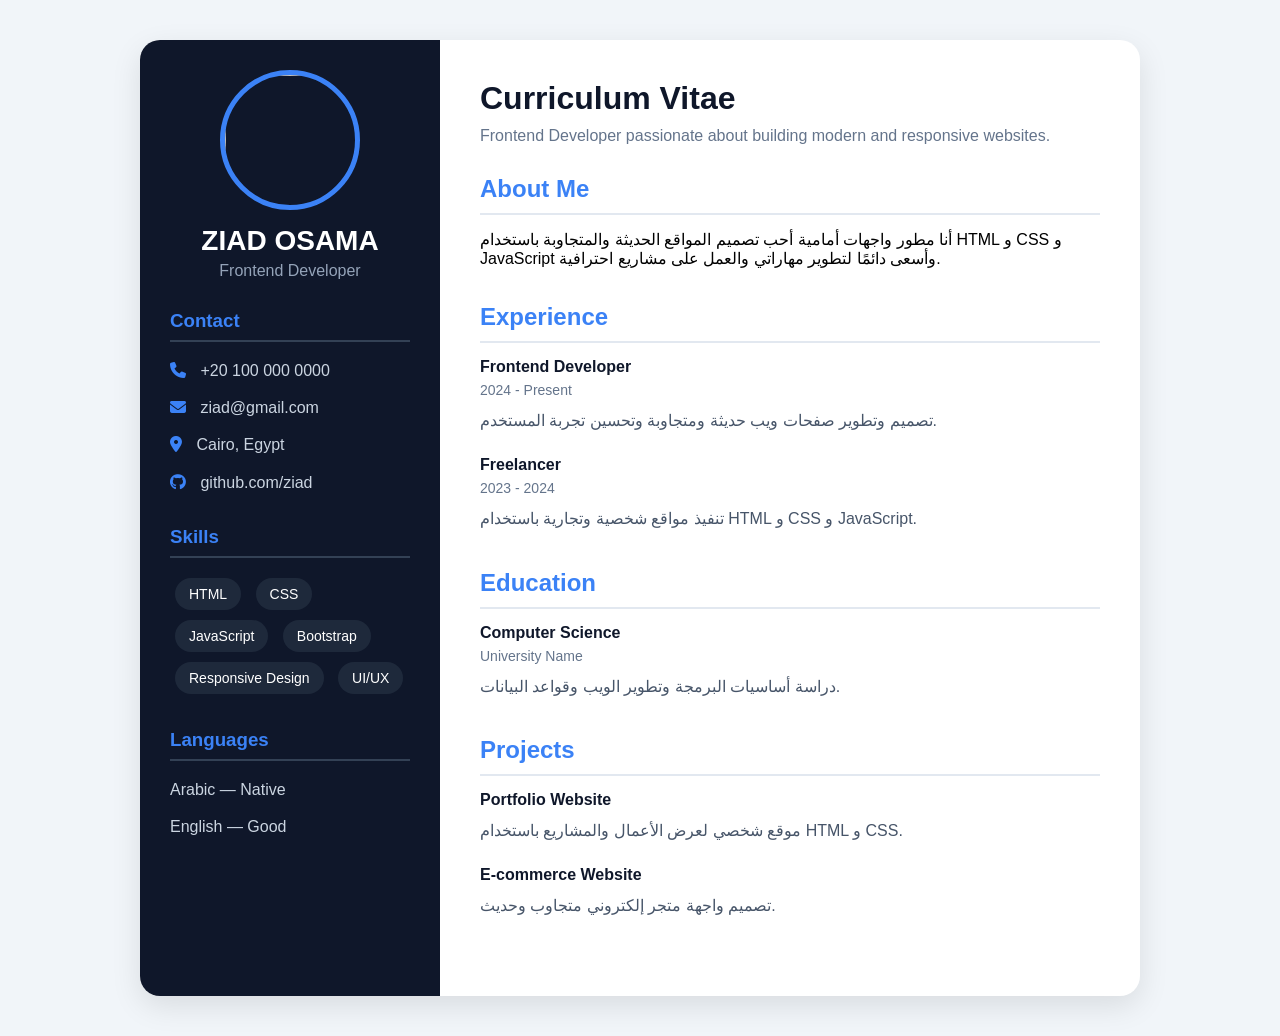
==== sdd.html @ 9d1e4502 "tassst2" ====
<!DOCTYPE html>
<html lang="ar">
<head>
<meta charset="UTF-8">
<meta name="viewport" content="width=device-width, initial-scale=1.0">
<title>My CV</title>

<link rel="stylesheet" href="https://cdnjs.cloudflare.com/ajax/libs/font-awesome/6.5.1/css/all.min.css"/>

<style>

*{
    margin:0;
    padding:0;
    box-sizing:border-box;
    font-family:Arial,sans-serif;
}

body{
    background:#f1f5f9;
    padding:40px;
    display:flex;
    justify-content:center;
}

.cv-container{
    width:1000px;
    background:white;
    display:grid;
    grid-template-columns:300px 1fr;
    box-shadow:0 10px 30px rgba(0,0,0,0.1);
    border-radius:20px;
    overflow:hidden;
}

/* LEFT SIDE */

.left{
    background:#0f172a;
    color:white;
    padding:30px;
}

.profile{
    text-align:center;
    margin-bottom:30px;
}

.profile img{
    width:140px;
    height:140px;
    border-radius:50%;
    border:5px solid #3b82f6;
    object-fit:cover;
    margin-bottom:15px;
}

.profile h2{
    font-size:28px;
}

.profile p{
    color:#94a3b8;
    margin-top:5px;
}

.section{
    margin-top:30px;
}

.section h3{
    margin-bottom:15px;
    color:#3b82f6;
    border-bottom:2px solid #334155;
    padding-bottom:8px;
}

.section p{
    margin-bottom:10px;
    color:#cbd5e1;
    line-height:1.7;
}

.skills span{
    display:inline-block;
    background:#1e293b;
    padding:8px 14px;
    border-radius:30px;
    margin:5px;
    font-size:14px;
}

/* RIGHT SIDE */

.right{
    padding:40px;
}

.title{
    font-size:32px;
    margin-bottom:10px;
    color:#0f172a;
}

.subtitle{
    color:#64748b;
    margin-bottom:30px;
}

.right-section{
    margin-bottom:35px;
}

.right-section h2{
    color:#3b82f6;
    margin-bottom:15px;
    border-bottom:2px solid #e2e8f0;
    padding-bottom:10px;
}

.item{
    margin-bottom:20px;
}

.item h4{
    color:#0f172a;
    margin-bottom:5px;
}

.item span{
    color:#64748b;
    font-size:14px;
}

.item p{
    margin-top:8px;
    color:#475569;
    line-height:1.8;
}

.contact i{
    color:#3b82f6;
    margin-right:10px;
}

@media(max-width:900px){

.cv-container{
    grid-template-columns:1fr;
}

}

</style>
</head>
<body>

<div class="cv-container">

    <!-- LEFT -->
    <div class="left">

        <div class="profile">
            <img src="" alt="">
            <h2>ZIAD OSAMA</h2>
            <p>Frontend Developer</p>
        </div>

        <div class="section contact">
            <h3>Contact</h3>

            <p><i class="fa-solid fa-phone"></i> +20 100 000 0000</p>

            <p><i class="fa-solid fa-envelope"></i> ziad@gmail.com</p>

            <p><i class="fa-solid fa-location-dot"></i> Cairo, Egypt</p>

            <p><i class="fa-brands fa-github"></i> github.com/ziad</p>
        </div>

        <div class="section">
            <h3>Skills</h3>

            <div class="skills">
                <span>HTML</span>
                <span>CSS</span>
                <span>JavaScript</span>
                <span>Bootstrap</span>
                <span>Responsive Design</span>
                <span>UI/UX</span>
            </div>
        </div>

        <div class="section">
            <h3>Languages</h3>

            <p>Arabic — Native</p>
            <p>English — Good</p>
        </div>

    </div>

    <!-- RIGHT -->
    <div class="right">

        <h1 class="title">Curriculum Vitae</h1>

        <p class="subtitle">
            Frontend Developer passionate about building modern and responsive websites.
        </p>

        <div class="right-section">
            <h2>About Me</h2>

            <p>
                أنا مطور واجهات أمامية أحب تصميم المواقع الحديثة والمتجاوبة
                باستخدام HTML و CSS و JavaScript وأسعى دائمًا لتطوير مهاراتي
                والعمل على مشاريع احترافية.
            </p>
        </div>

        <div class="right-section">
            <h2>Experience</h2>

            <div class="item">
                <h4>Frontend Developer</h4>
                <span>2024 - Present</span>

                <p>
                    تصميم وتطوير صفحات ويب حديثة ومتجاوبة وتحسين تجربة المستخدم.
                </p>
            </div>

            <div class="item">
                <h4>Freelancer</h4>
                <span>2023 - 2024</span>

                <p>
                    تنفيذ مواقع شخصية وتجارية باستخدام HTML و CSS و JavaScript.
                </p>
            </div>

        </div>

        <div class="right-section">
            <h2>Education</h2>

            <div class="item">
                <h4>Computer Science</h4>
                <span>University Name</span>

                <p>
                    دراسة أساسيات البرمجة وتطوير الويب وقواعد البيانات.
                </p>
            </div>
        </div>

        <div class="right-section">
            <h2>Projects</h2>

            <div class="item">
                <h4>Portfolio Website</h4>

                <p>
                    موقع شخصي لعرض الأعمال والمشاريع باستخدام HTML و CSS.
                </p>
            </div>

            <div class="item">
                <h4>E-commerce Website</h4>

                <p>
                    تصميم واجهة متجر إلكتروني متجاوب وحديث.
                </p>
            </div>

        </div>

    </div>

</div>

</body>
</html>
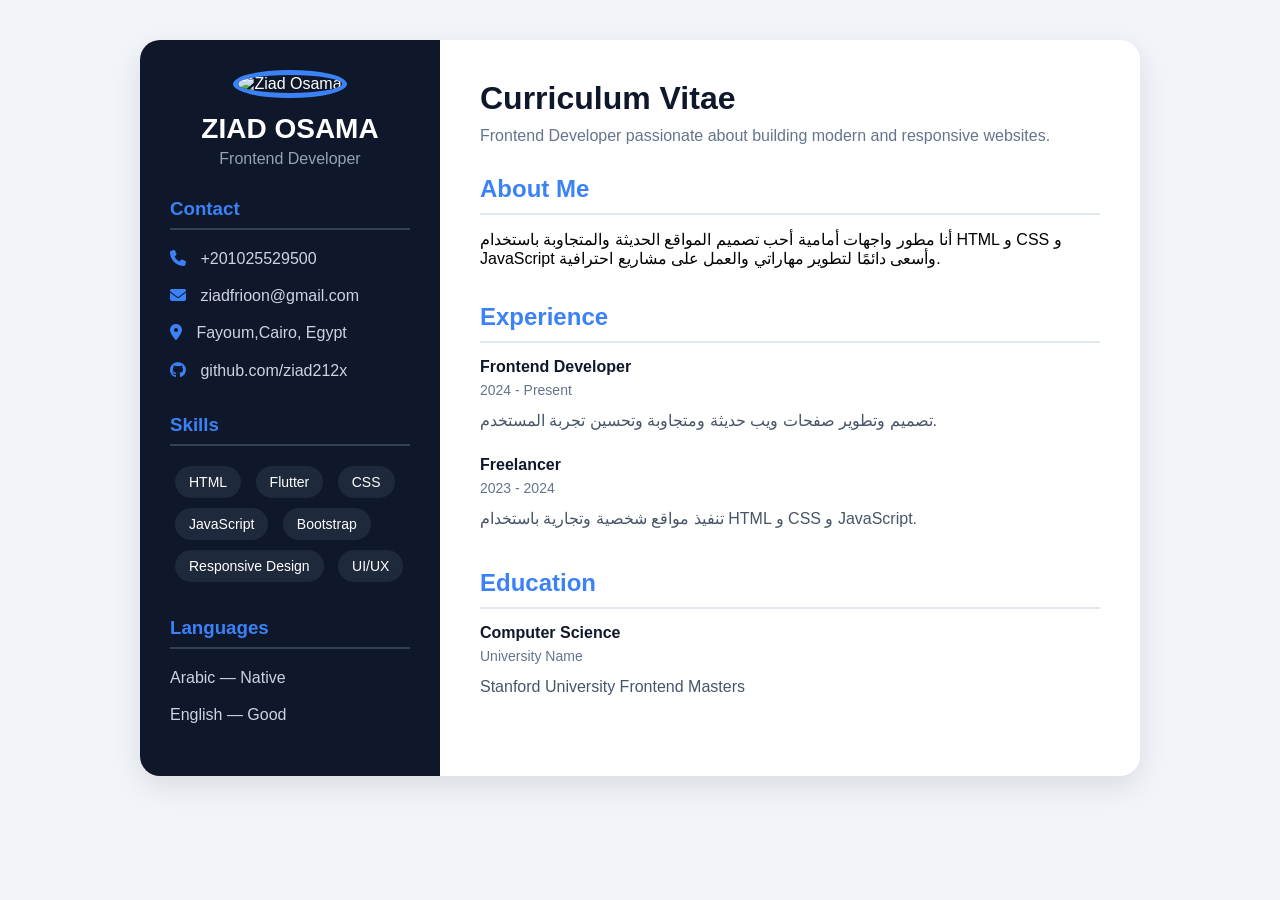
==== commit 1e40f081: "Update sdd.html" ====
--- a/sdd.html
+++ b/sdd.html
@@ -161,7 +161,7 @@
     <div class="left">
 
         <div class="profile">
-            <img src="" alt="">
+            <img src="ziad.jpg" alt="Ziad Osama">
             <h2>ZIAD OSAMA</h2>
             <p>Frontend Developer</p>
         </div>
@@ -169,13 +169,13 @@
         <div class="section contact">
             <h3>Contact</h3>
 
-            <p><i class="fa-solid fa-phone"></i> +20 100 000 0000</p>
-
-            <p><i class="fa-solid fa-envelope"></i> ziad@gmail.com</p>
-
-            <p><i class="fa-solid fa-location-dot"></i> Cairo, Egypt</p>
-
-            <p><i class="fa-brands fa-github"></i> github.com/ziad</p>
+            <p><i class="fa-solid fa-phone"></i> +201025529500</p>
+
+            <p><i class="fa-solid fa-envelope"></i> ziadfrioon@gmail.com</p>
+
+            <p><i class="fa-solid fa-location-dot"></i> Fayoum,Cairo, Egypt</p>
+
+            <p><i class="fa-brands fa-github"></i> github.com/ziad212x</p>
         </div>
 
         <div class="section">
@@ -183,6 +183,7 @@
 
             <div class="skills">
                 <span>HTML</span>
+                <span>Flutter</span>
                 <span>CSS</span>
                 <span>JavaScript</span>
                 <span>Bootstrap</span>
@@ -250,35 +251,16 @@
                 <span>University Name</span>
 
                 <p>
-                    دراسة أساسيات البرمجة وتطوير الويب وقواعد البيانات.
+                    Stanford University
+                    Frontend Masters
                 </p>
             </div>
         </div>
 
-        <div class="right-section">
-            <h2>Projects</h2>
-
-            <div class="item">
-                <h4>Portfolio Website</h4>
-
-                <p>
-                    موقع شخصي لعرض الأعمال والمشاريع باستخدام HTML و CSS.
-                </p>
-            </div>
-
-            <div class="item">
-                <h4>E-commerce Website</h4>
-
-                <p>
-                    تصميم واجهة متجر إلكتروني متجاوب وحديث.
-                </p>
-            </div>
-
-        </div>
-
+        
     </div>
 
 </div>
 
 </body>
-</html>+</html>
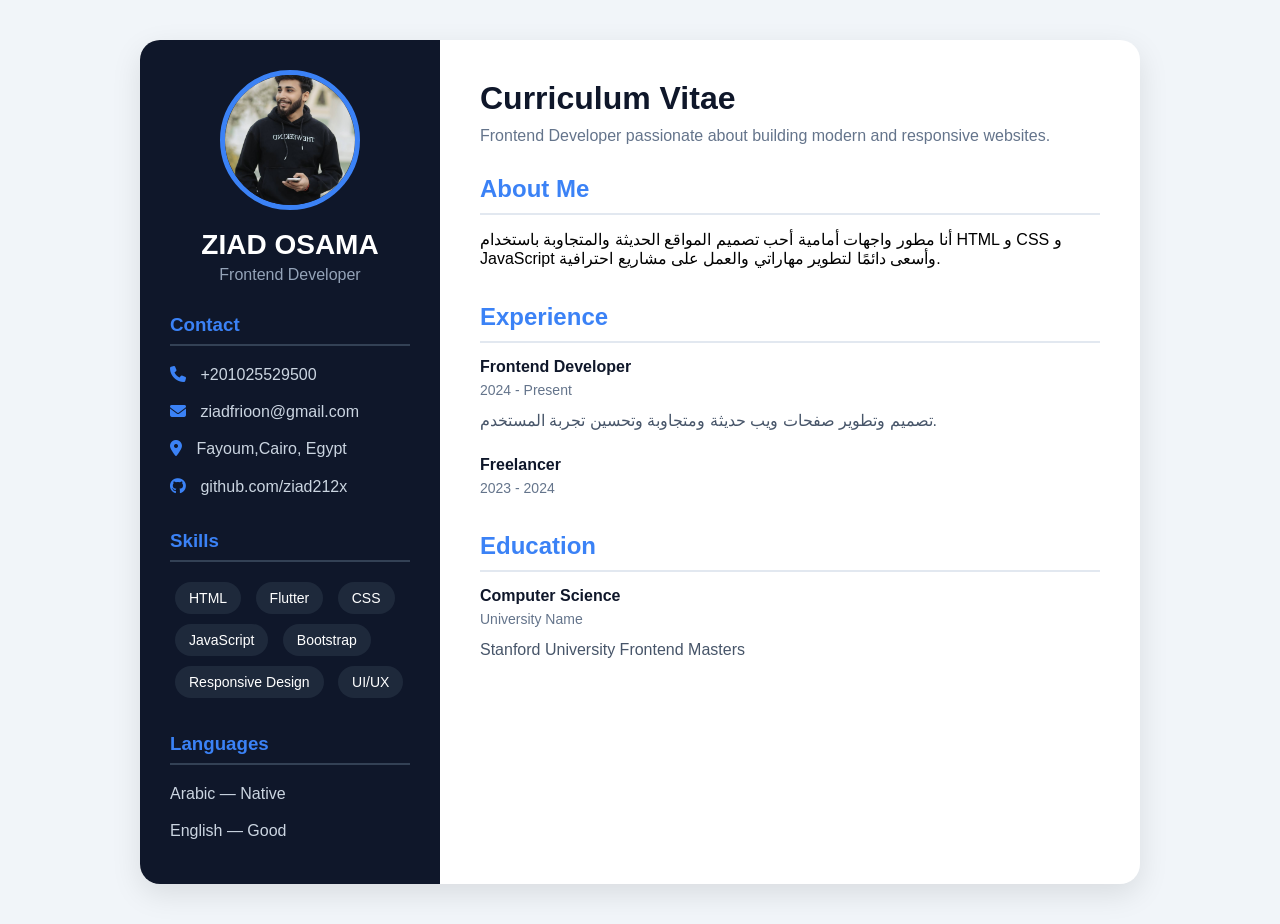
==== commit 0e1a098b: "Update sdd.html" ====
--- a/sdd.html
+++ b/sdd.html
@@ -237,7 +237,7 @@
                 <span>2023 - 2024</span>
 
                 <p>
-                    تنفيذ مواقع شخصية وتجارية باستخدام HTML و CSS و JavaScript.
+                  
                 </p>
             </div>
 
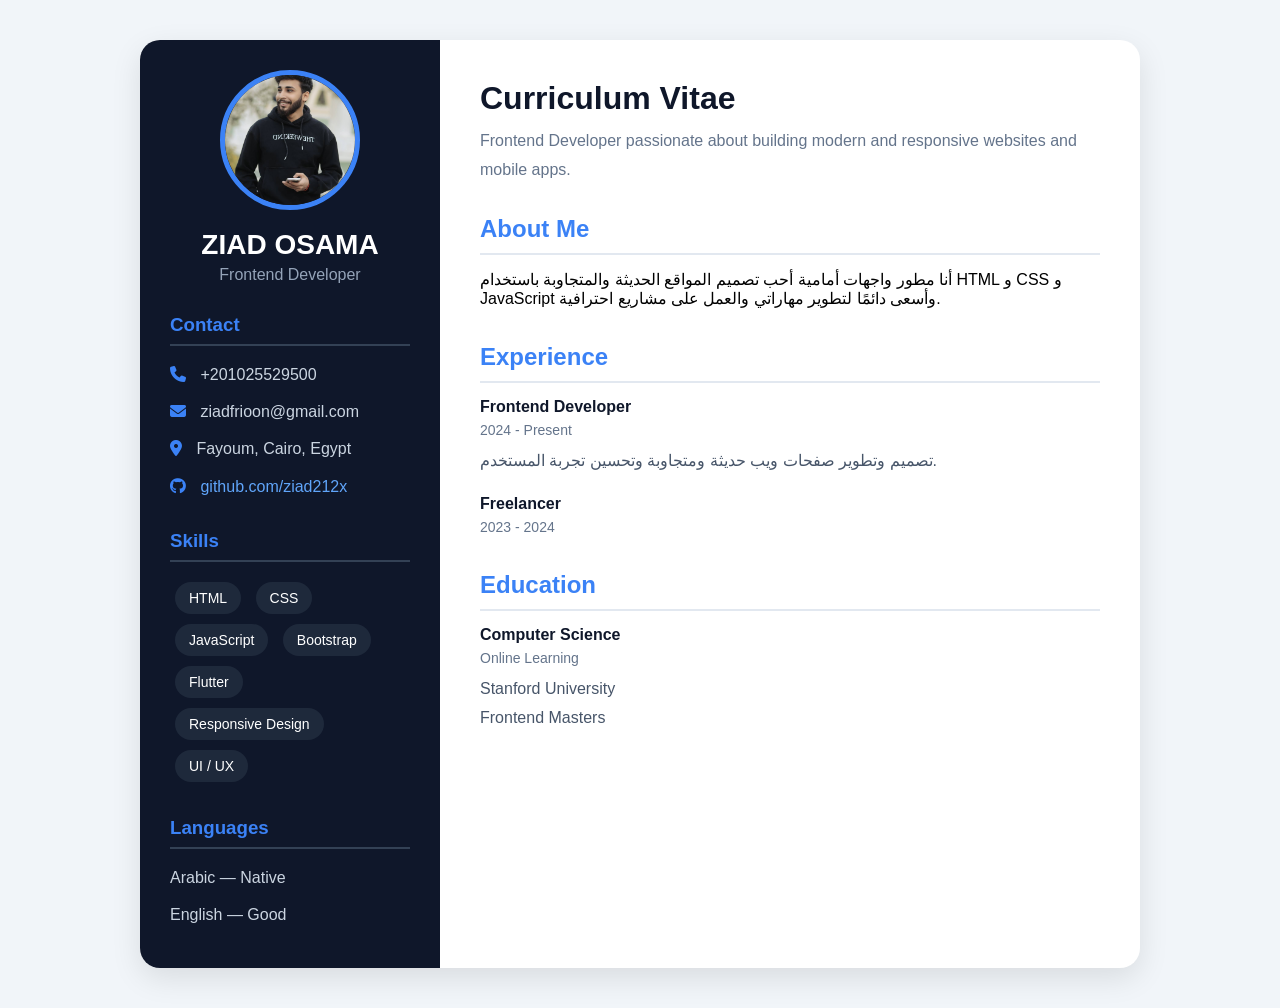
==== commit 5df85ebf: "Update sdd.html" ====
--- a/sdd.html
+++ b/sdd.html
@@ -3,9 +3,10 @@
 <head>
 <meta charset="UTF-8">
 <meta name="viewport" content="width=device-width, initial-scale=1.0">
-<title>My CV</title>
-
-<link rel="stylesheet" href="https://cdnjs.cloudflare.com/ajax/libs/font-awesome/6.5.1/css/all.min.css"/>
+<title>ZIAD OSAMA CV</title>
+
+<link rel="stylesheet"
+href="https://cdnjs.cloudflare.com/ajax/libs/font-awesome/6.5.1/css/all.min.css"/>
 
 <style>
 
@@ -25,6 +26,7 @@
 
 .cv-container{
     width:1000px;
+    max-width:100%;
     background:white;
     display:grid;
     grid-template-columns:300px 1fr;
@@ -105,6 +107,7 @@
 .subtitle{
     color:#64748b;
     margin-bottom:30px;
+    line-height:1.8;
 }
 
 .right-section{
@@ -143,121 +146,234 @@
     margin-right:10px;
 }
 
+a{
+    color:#60a5fa;
+    text-decoration:none;
+}
+
+a:hover{
+    text-decoration:underline;
+}
+
+/* MOBILE */
+
 @media(max-width:900px){
 
+body{
+    padding:10px;
+}
+
 .cv-container{
+    width:100%;
     grid-template-columns:1fr;
+}
+
+.left{
+    padding:20px;
+}
+
+.right{
+    padding:20px;
+}
+
+.profile img{
+    width:110px;
+    height:110px;
+}
+
+.profile h2{
+    font-size:24px;
+}
+
+.title{
+    font-size:26px;
+}
+
+.subtitle{
+    font-size:15px;
 }
 
 }
 
 </style>
 </head>
+
 <body>
 
 <div class="cv-container">
 
-    <!-- LEFT -->
+    <!-- LEFT SIDE -->
+
     <div class="left">
 
         <div class="profile">
-            <img src="ziad.jpg" alt="Ziad Osama">
+            <img src="ziad.jpg" alt="ZIAD OSAMA">
+
             <h2>ZIAD OSAMA</h2>
+
             <p>Frontend Developer</p>
         </div>
 
+        <!-- CONTACT -->
+
         <div class="section contact">
+
             <h3>Contact</h3>
 
-            <p><i class="fa-solid fa-phone"></i> +201025529500</p>
-
-            <p><i class="fa-solid fa-envelope"></i> ziadfrioon@gmail.com</p>
-
-            <p><i class="fa-solid fa-location-dot"></i> Fayoum,Cairo, Egypt</p>
-
-            <p><i class="fa-brands fa-github"></i> github.com/ziad212x</p>
-        </div>
+            <p>
+                <i class="fa-solid fa-phone"></i>
+                +201025529500
+            </p>
+
+            <p>
+                <i class="fa-solid fa-envelope"></i>
+                ziadfrioon@gmail.com
+            </p>
+
+            <p>
+                <i class="fa-solid fa-location-dot"></i>
+                Fayoum, Cairo, Egypt
+            </p>
+
+            <p>
+                <i class="fa-brands fa-github"></i>
+
+                <a href="https://github.com/ziad212x"
+                target="_blank">
+
+                github.com/ziad212x
+
+                </a>
+            </p>
+
+        </div>
+
+        <!-- SKILLS -->
 
         <div class="section">
+
             <h3>Skills</h3>
 
             <div class="skills">
+
                 <span>HTML</span>
+
+                <span>CSS</span>
+
+                <span>JavaScript</span>
+
+                <span>Bootstrap</span>
+
                 <span>Flutter</span>
-                <span>CSS</span>
-                <span>JavaScript</span>
-                <span>Bootstrap</span>
+
                 <span>Responsive Design</span>
-                <span>UI/UX</span>
+
+                <span>UI / UX</span>
+
             </div>
-        </div>
+
+        </div>
+
+        <!-- LANGUAGES -->
 
         <div class="section">
+
             <h3>Languages</h3>
 
             <p>Arabic — Native</p>
+
             <p>English — Good</p>
+
         </div>
 
     </div>
 
-    <!-- RIGHT -->
+    <!-- RIGHT SIDE -->
+
     <div class="right">
 
         <h1 class="title">Curriculum Vitae</h1>
 
         <p class="subtitle">
-            Frontend Developer passionate about building modern and responsive websites.
+
+            Frontend Developer passionate about building
+            modern and responsive websites and mobile apps.
+
         </p>
 
+        <!-- ABOUT -->
+
         <div class="right-section">
+
             <h2>About Me</h2>
 
             <p>
-                أنا مطور واجهات أمامية أحب تصميم المواقع الحديثة والمتجاوبة
-                باستخدام HTML و CSS و JavaScript وأسعى دائمًا لتطوير مهاراتي
-                والعمل على مشاريع احترافية.
-            </p>
-        </div>
+
+                أنا مطور واجهات أمامية أحب تصميم المواقع الحديثة
+                والمتجاوبة باستخدام HTML و CSS و JavaScript وأسعى
+                دائمًا لتطوير مهاراتي والعمل على مشاريع احترافية.
+
+            </p>
+
+        </div>
+
+        <!-- EXPERIENCE -->
 
         <div class="right-section">
+
             <h2>Experience</h2>
 
             <div class="item">
+
                 <h4>Frontend Developer</h4>
+
                 <span>2024 - Present</span>
 
                 <p>
-                    تصميم وتطوير صفحات ويب حديثة ومتجاوبة وتحسين تجربة المستخدم.
+
+                    تصميم وتطوير صفحات ويب حديثة ومتجاوبة
+                    وتحسين تجربة المستخدم.
+
                 </p>
+
             </div>
 
             <div class="item">
+
                 <h4>Freelancer</h4>
+
                 <span>2023 - 2024</span>
 
+                <p> 
+                </p>
+
+            </div>
+
+        </div>
+
+        <!-- EDUCATION -->
+
+        <div class="right-section">
+
+            <h2>Education</h2>
+
+            <div class="item">
+
+                <h4>Computer Science</h4>
+
+                <span>Online Learning</span>
+
                 <p>
-                  
+
+                    Stanford University <br>
+                    Frontend Masters
+
                 </p>
+
             </div>
 
         </div>
 
-        <div class="right-section">
-            <h2>Education</h2>
-
-            <div class="item">
-                <h4>Computer Science</h4>
-                <span>University Name</span>
-
-                <p>
-                    Stanford University
-                    Frontend Masters
-                </p>
-            </div>
-        </div>
-
-        
     </div>
 
 </div>
